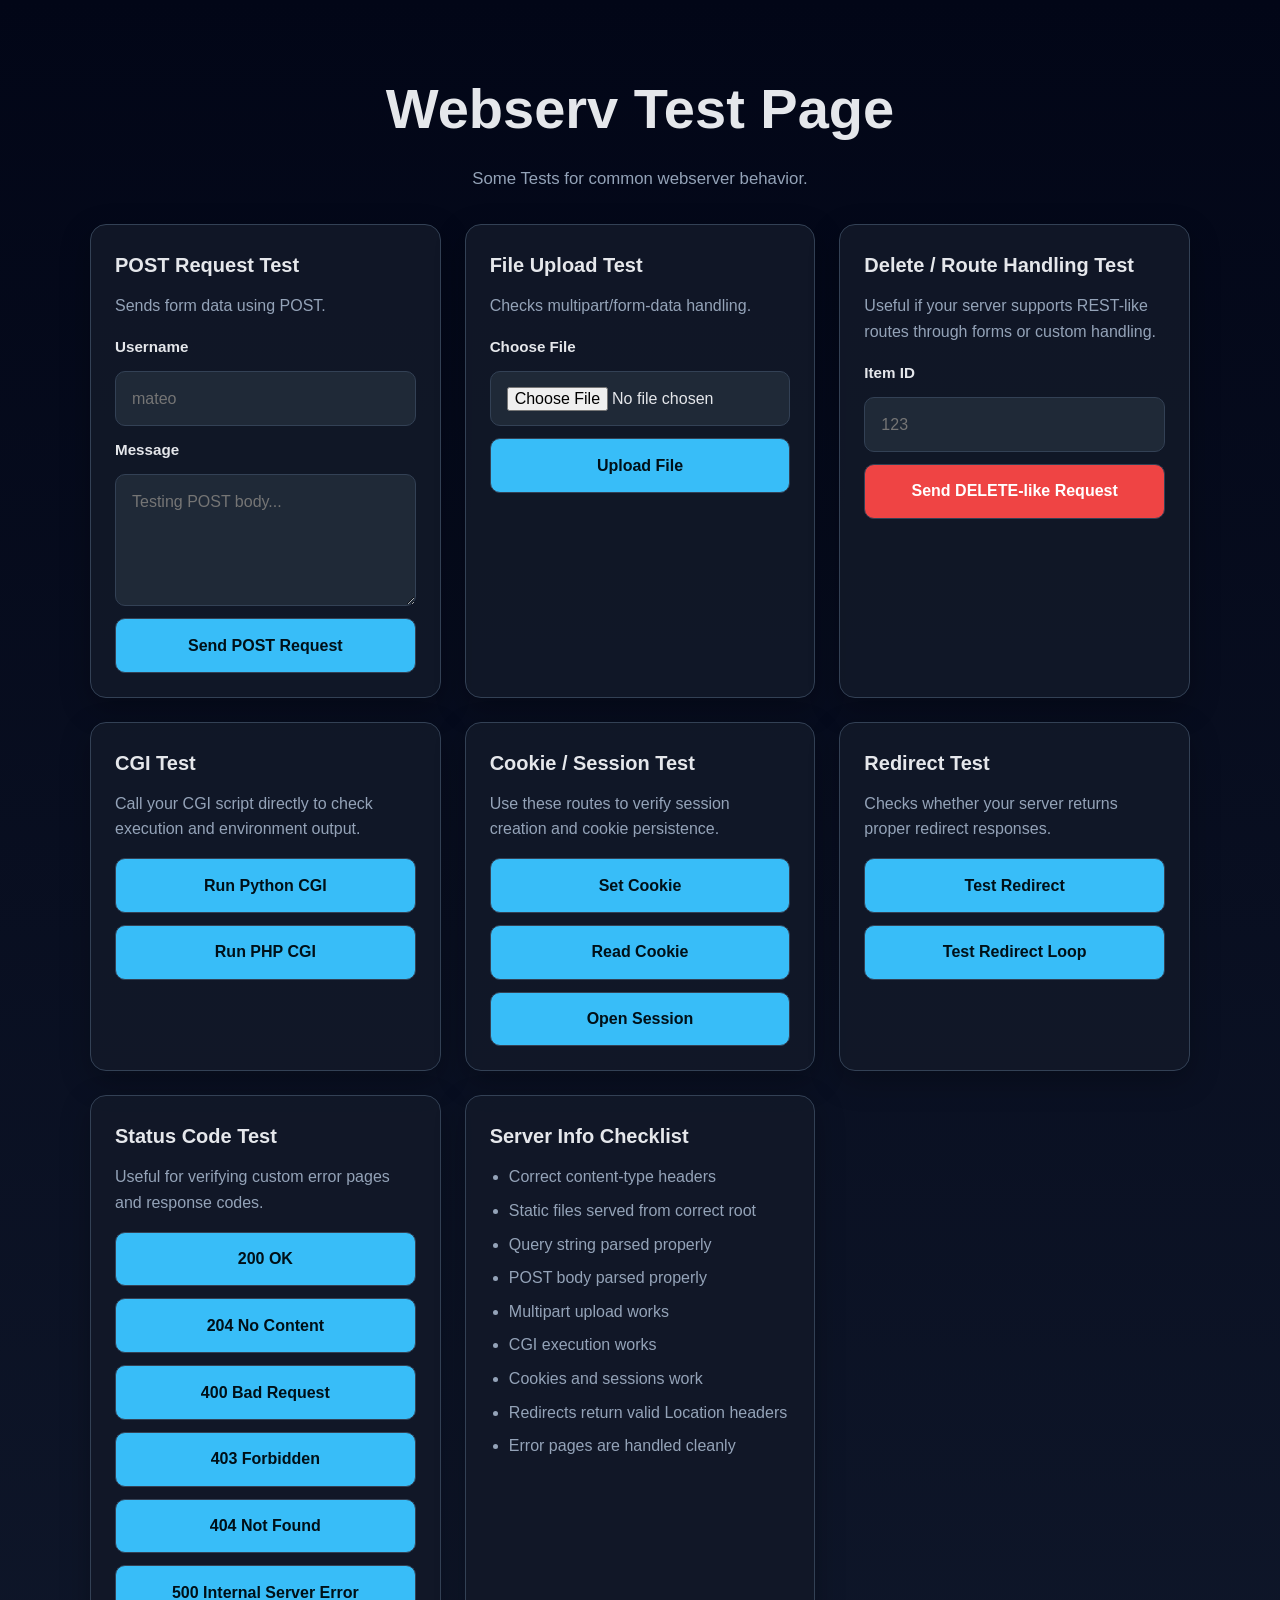
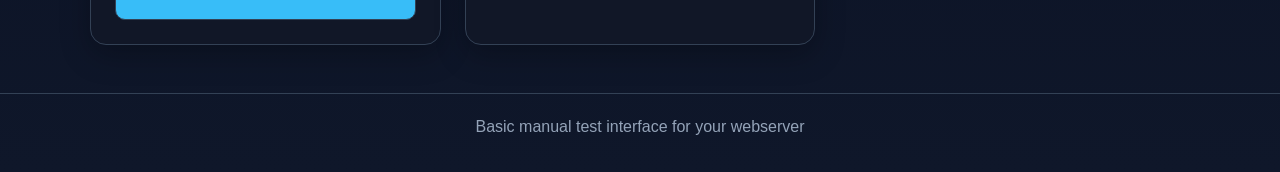
==== html/static/index.html @ 008d2541 "minor fixe, add html folder for testing" ====
<!DOCTYPE html>
<html lang="en">
<head>
	<meta charset="UTF-8" />
	<meta name="viewport" content="width=device-width, initial-scale=1.0" />
	<title>Webserver Test Page</title>
	<link rel="stylesheet" href="styles.css" />
</head>
<body>
	<header class="hero">
		<div class="container">
			<h1>Webserv Test Page</h1>
			<p>
				Some Tests for common webserver behavior.
			</p>
		</div>
	</header>

	<main class="container layout">
		<section class="card">
			<h2>POST Request Test</h2>
			<p>Sends form data using POST.</p>
			<form action="/submit" method="POST" class="form-grid">
				<label for="username">Username</label>
				<input
					type="text"
					id="username"
					name="username"
					placeholder="mateo"
					required
				/>

				<label for="message">Message</label>
				<textarea
					id="message"
					name="message"
					rows="4"
					placeholder="Testing POST body..."
					required
				></textarea>

				<button type="submit">Send POST Request</button>
			</form>
		</section>

		<section class="card">
			<h2>File Upload Test</h2>
			<p>Checks multipart/form-data handling.</p>
			<form action="/upload" method="POST" enctype="multipart/form-data" class="form-grid">
				<label for="file">Choose File</label>
				<input type="file" id="file" name="file" required />

				<button type="submit">Upload File</button>
			</form>
		</section>

		<section class="card">
			<h2>Delete / Route Handling Test</h2>
			<p>
				Useful if your server supports REST-like routes through forms or custom handling.
			</p>
			<form action="/delete-item" method="POST" class="form-grid">
				<input type="hidden" name="_method" value="DELETE" />

				<label for="item-id">Item ID</label>
				<input
					type="text"
					id="item-id"
					name="id"
					placeholder="123"
					required
				/>

				<button type="submit" class="danger">Send DELETE-like Request</button>
			</form>
		</section>

		<section class="card">
			<h2>CGI Test</h2>
			<p>
				Call your CGI script directly to check execution and environment output.
			</p>
			<div class="button-group">
				<a class="button" href="/cgi-py">Run Python CGI</a>
				<a class="button" href="/cgi-php">Run PHP CGI</a>
			</div>
		</section>

		<section class="card">
			<h2>Cookie / Session Test</h2>
			<p>Use these routes to verify session creation and cookie persistence.</p>
			<div class="button-group">
				<a class="button" href="/set-cookie">Set Cookie</a>
				<a class="button" href="/read-cookie">Read Cookie</a>
				<a class="button" href="/session">Open Session</a>
			</div>
		</section>

		<section class="card">
			<h2>Redirect Test</h2>
			<p>Checks whether your server returns proper redirect responses.</p>
			<div class="button-group">
				<a class="button" href="/redirect">Test Redirect</a>
				<a class="button" href="/redirect-loop">Test Redirect Loop</a>
			</div>
		</section>

		<section class="card">
			<h2>Status Code Test</h2>
			<p>Useful for verifying custom error pages and response codes.</p>
			<div class="button-group">
				<a class="button" href="/200">200 OK</a>
				<a class="button" href="/204">204 No Content</a>
				<a class="button" href="/400">400 Bad Request</a>
				<a class="button" href="/403">403 Forbidden</a>
				<a class="button" href="/404">404 Not Found</a>
				<a class="button" href="/500">500 Internal Server Error</a>
			</div>
		</section>

		<section class="card">
			<h2>Server Info Checklist</h2>
			<ul class="checklist">
				<li>Correct content-type headers</li>
				<li>Static files served from correct root</li>
				<li>Query string parsed properly</li>
				<li>POST body parsed properly</li>
				<li>Multipart upload works</li>
				<li>CGI execution works</li>
				<li>Cookies and sessions work</li>
				<li>Redirects return valid Location headers</li>
				<li>Error pages are handled cleanly</li>
			</ul>
		</section>
	</main>

	<footer class="footer">
		<div class="container">
			<p>Basic manual test interface for your webserver</p>
		</div>
	</footer>
</body>
</html>
---- html/static/styles.css ----
:root {
	--bg: #0f172a;
	--panel: #111827;
	--panel-light: #1f2937;
	--text: #e5e7eb;
	--muted: #94a3b8;
	--accent: #38bdf8;
	--accent-hover: #0ea5e9;
	--danger: #ef4444;
	--danger-hover: #dc2626;
	--success: #22c55e;
	--border: #334155;
	--shadow: 0 10px 30px rgba(0, 0, 0, 0.25);
	--radius: 16px;
}

* {
	box-sizing: border-box;
	margin: 0;
	padding: 0;
}

body {
	font-family: Arial, Helvetica, sans-serif;
	background: linear-gradient(180deg, #020617 0%, #0f172a 100%);
	color: var(--text);
	line-height: 1.6;
	min-height: 100vh;
}

.container {
	width: min(1100px, calc(100% - 2rem));
	margin: 0 auto;
}

.hero {
	padding: 4rem 0 2rem;
	text-align: center;
}

.hero h1 {
	font-size: clamp(2rem, 5vw, 3.5rem);
	margin-bottom: 0.75rem;
}

.hero p {
	max-width: 700px;
	margin: 0 auto;
	color: var(--muted);
	font-size: 1.05rem;
}

.layout {
	display: grid;
	grid-template-columns: repeat(auto-fit, minmax(320px, 1fr));
	gap: 1.5rem;
	padding-bottom: 3rem;
}

.card {
	background: rgba(17, 24, 39, 0.95);
	border: 1px solid var(--border);
	border-radius: var(--radius);
	padding: 1.5rem;
	box-shadow: var(--shadow);
}

.card h2 {
	margin-bottom: 0.75rem;
	font-size: 1.25rem;
}

.card p {
	color: var(--muted);
	margin-bottom: 1rem;
}

.form-grid {
	display: grid;
	gap: 0.75rem;
}

label {
	font-weight: bold;
	font-size: 0.95rem;
}

input,
select,
textarea,
button,
.button {
	width: 100%;
	border-radius: 10px;
	border: 1px solid var(--border);
	padding: 0.85rem 1rem;
	font: inherit;
}

input,
select,
textarea {
	background: var(--panel-light);
	color: var(--text);
}

input:focus,
select:focus,
textarea:focus {
	outline: 2px solid var(--accent);
	border-color: var(--accent);
}

button,
.button {
	background: var(--accent);
	color: #001018;
	font-weight: bold;
	text-decoration: none;
	text-align: center;
	cursor: pointer;
	transition: 0.2s ease;
	display: inline-block;
}

button:hover,
.button:hover {
	background: var(--accent-hover);
}

button.danger {
	background: var(--danger);
	color: white;
}

button.danger:hover {
	background: var(--danger-hover);
}

.button-group {
	display: grid;
	gap: 0.75rem;
}

.status {
	display: flex;
	align-items: center;
	gap: 0.6rem;
	padding: 0.75rem 1rem;
	border-radius: 10px;
	background: rgba(255, 255, 255, 0.03);
	margin-bottom: 0.75rem;
	border: 1px solid var(--border);
}

.status.success {
	color: #bbf7d0;
}

.dot {
	width: 10px;
	height: 10px;
	border-radius: 50%;
	background: var(--success);
	display: inline-block;
}

.checklist {
	padding-left: 1.2rem;
	color: var(--text);
}

.checklist li {
	margin-bottom: 0.5rem;
	color: var(--muted);
}

.footer {
	border-top: 1px solid var(--border);
	padding: 1.25rem 0 2rem;
	text-align: center;
	color: var(--muted);
}
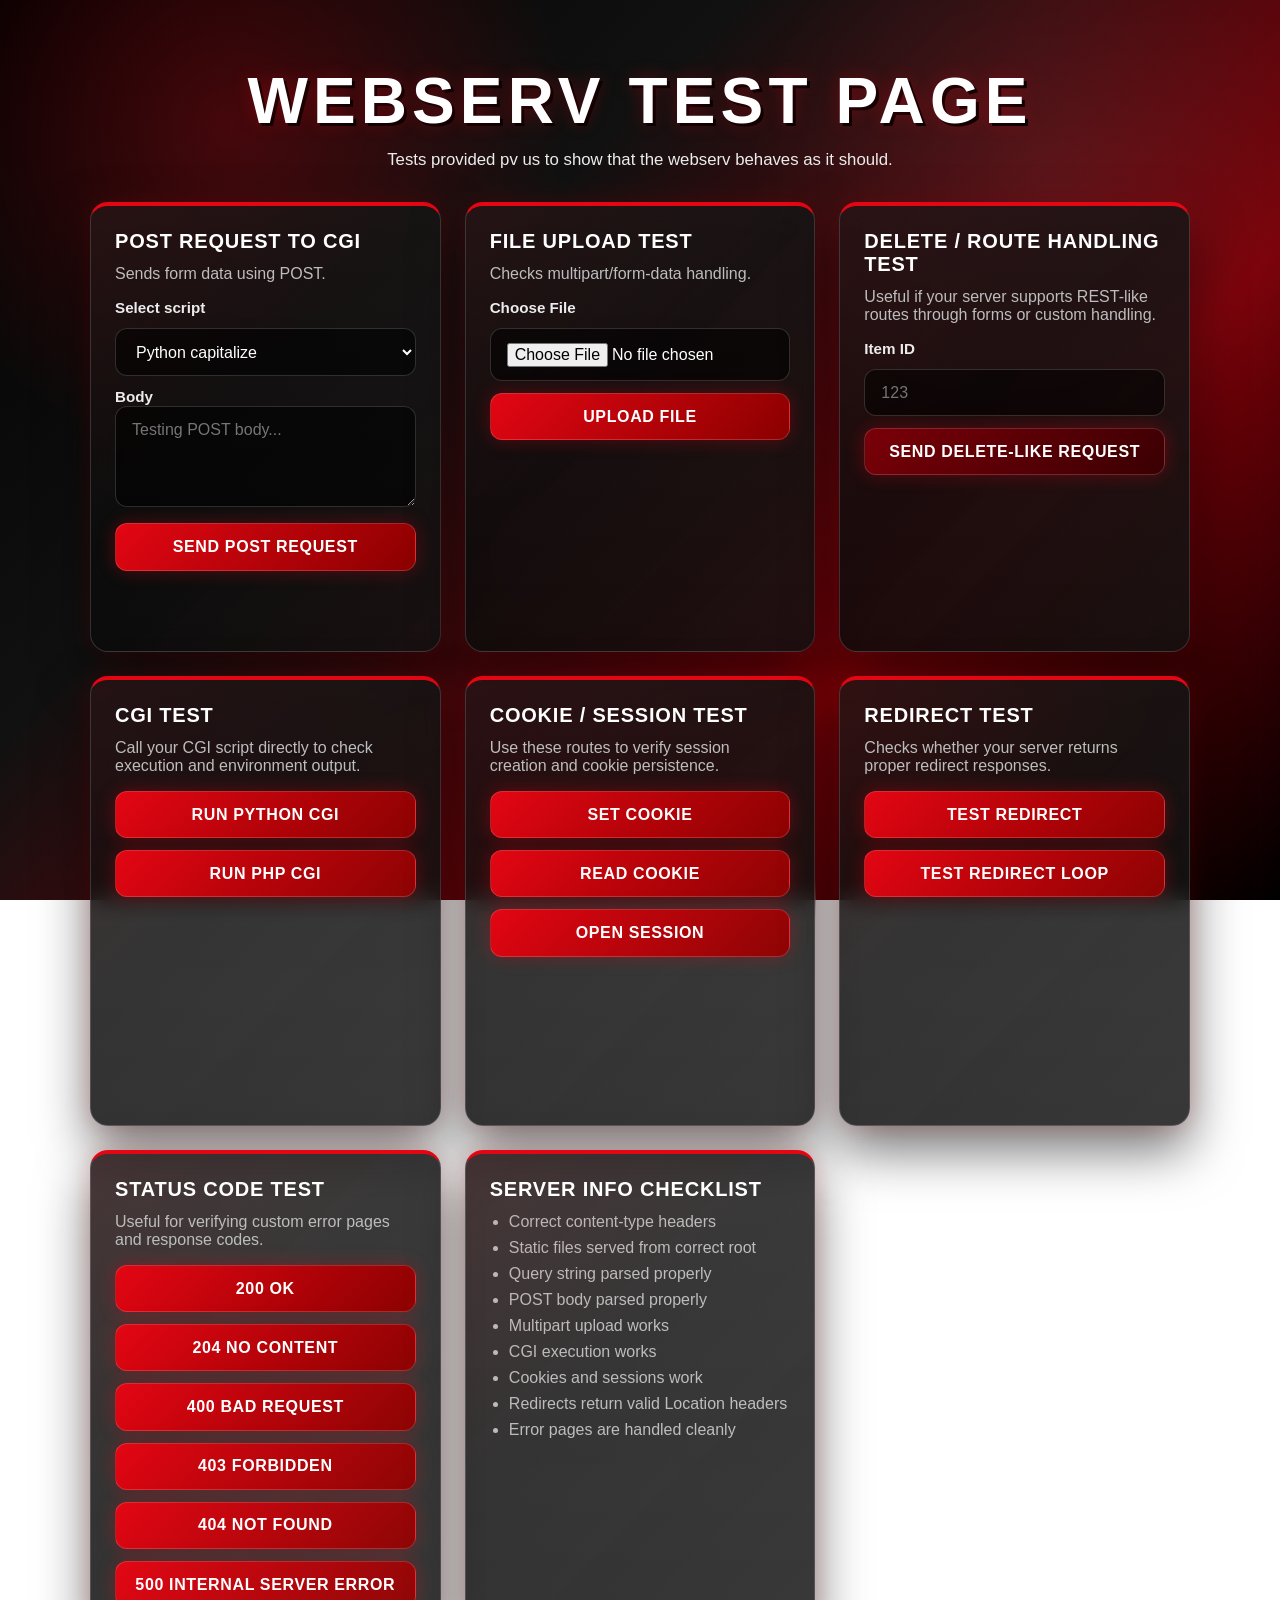
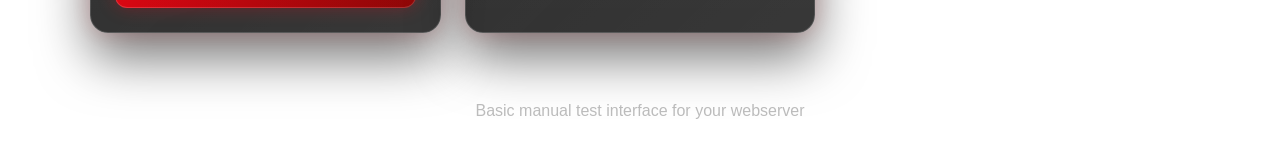
==== commit ae383c4d: "feat: improved colorway" ====
--- a/html/static/index.html
+++ b/html/static/index.html
@@ -1,44 +1,48 @@
 <!DOCTYPE html>
 <html lang="en">
+
 <head>
 	<meta charset="UTF-8" />
 	<meta name="viewport" content="width=device-width, initial-scale=1.0" />
 	<title>Webserver Test Page</title>
 	<link rel="stylesheet" href="styles.css" />
 </head>
+
 <body>
 	<header class="hero">
 		<div class="container">
 			<h1>Webserv Test Page</h1>
 			<p>
-				Some Tests for common webserver behavior.
+				Tests provided pv us to show that the webserv behaves as it should.
 			</p>
 		</div>
 	</header>
 
 	<main class="container layout">
 		<section class="card">
-			<h2>POST Request Test</h2>
+			<h2>POST Request to CGI</h2>
 			<p>Sends form data using POST.</p>
-			<form action="/submit" method="POST" class="form-grid">
-				<label for="username">Username</label>
-				<input
-					type="text"
-					id="username"
-					name="username"
-					placeholder="mateo"
-					required
-				/>
-
-				<label for="message">Message</label>
-				<textarea
-					id="message"
-					name="message"
-					rows="4"
-					placeholder="Testing POST body..."
-					required
-				></textarea>
-
+		
+			<form id="postForm" method="POST" class="form-grid" enctype="multipart/form-data">
+				<label for="target">Select script</label>
+				<select id="target" name="target">
+					<option value="/python/">Python capitalize</option>
+					<option value="/python/upload.py">Python upload</option>
+				</select>
+		
+				<!-- Text input -->
+				<div id="textField">
+					<label for="message">Body</label>
+					<textarea id="message" name="message" rows="4"
+						placeholder="Testing POST body..." required></textarea>
+				</div>
+		
+				<!-- File upload -->
+				<div id="fileField" style="display:none;">
+					<label for="file">Upload file</label>
+					<input type="file" id="file" name="file">
+				</div>
+		
 				<button type="submit">Send POST Request</button>
 			</form>
 		</section>
@@ -46,7 +50,7 @@
 		<section class="card">
 			<h2>File Upload Test</h2>
 			<p>Checks multipart/form-data handling.</p>
-			<form action="/upload" method="POST" enctype="multipart/form-data" class="form-grid">
+			<form action="/upload/" method="POST" enctype="multipart/form-data" class="form-grid">
 				<label for="file">Choose File</label>
 				<input type="file" id="file" name="file" required />
 
@@ -63,13 +67,7 @@
 				<input type="hidden" name="_method" value="DELETE" />
 
 				<label for="item-id">Item ID</label>
-				<input
-					type="text"
-					id="item-id"
-					name="id"
-					placeholder="123"
-					required
-				/>
+				<input type="text" id="item-id" name="id" placeholder="123" required />
 
 				<button type="submit" class="danger">Send DELETE-like Request</button>
 			</form>
@@ -139,5 +137,7 @@
 			<p>Basic manual test interface for your webserver</p>
 		</div>
 	</footer>
+	<script src="script.js"></script>
 </body>
+
 </html>
--- a/html/static/styles.css
+++ b/html/static/styles.css
@@ -1,88 +1,167 @@
 :root {
-	--bg: #0f172a;
-	--panel: #111827;
-	--panel-light: #1f2937;
-	--text: #e5e7eb;
-	--muted: #94a3b8;
-	--accent: #38bdf8;
-	--accent-hover: #0ea5e9;
-	--danger: #ef4444;
-	--danger-hover: #dc2626;
-	--success: #22c55e;
-	--border: #334155;
-	--shadow: 0 10px 30px rgba(0, 0, 0, 0.25);
-	--radius: 16px;
+  --black: #0a0a0a;
+  --charcoal: #151515;
+  --deep-red: #8b0000;
+  --eintracht-red: #e30613;
+  --white: #ffffff;
+  --silver: #d9d9d9;
+
+  --text-main: #ffffff;
+  --text-soft: #ececec;
+  --text-muted: #bdbdbd;
+
+  --panel: rgba(10, 10, 10, 0.84);
+  --panel-light: rgba(255, 255, 255, 0.06);
+
+  --accent: var(--eintracht-red);
+  --accent-hover: #ff2432;
+
+  --danger: #a10010;
+  --danger-hover: #d90416;
+  --success: #22c55e;
+
+  --border: rgba(255, 255, 255, 0.16);
+  --glow: rgba(227, 6, 19, 0.32);
+
+  --radius: 18px;
+
+  --shadow:
+    0 0 22px rgba(227, 6, 19, 0.14),
+    0 24px 52px rgba(0, 0, 0, 0.55);
 }
 
 * {
-	box-sizing: border-box;
-	margin: 0;
-	padding: 0;
+  box-sizing: border-box;
+  margin: 0;
+  padding: 0;
 }
 
 body {
-	font-family: Arial, Helvetica, sans-serif;
-	background: linear-gradient(180deg, #020617 0%, #0f172a 100%);
-	color: var(--text);
-	line-height: 1.6;
-	min-height: 100vh;
+  min-height: 100vh;
+  color: var(--text-main);
+  font-family: "Inter", sans-serif;
+
+  background:
+    radial-gradient(circle at 18% 14%, rgba(227, 6, 19, 0.28), transparent 26%),
+    radial-gradient(circle at 82% 20%, rgba(255,255,255,0.06), transparent 24%),
+    linear-gradient(
+      135deg,
+      #000000 0%,
+      #111111 34%,
+      #7a0008 70%,
+      #000000 100%
+    );
+
+  background-attachment: fixed;
+}
+
+body::before {
+  content: "";
+  position: fixed;
+  inset: 0;
+  pointer-events: none;
+  opacity: 0.22;
+  background:
+    repeating-linear-gradient(
+      90deg,
+      rgba(255,255,255,0.03) 0,
+      rgba(255,255,255,0.03) 1px,
+      transparent 1px,
+      transparent 90px
+    );
 }
 
 .container {
-	width: min(1100px, calc(100% - 2rem));
-	margin: 0 auto;
+  width: min(1100px, calc(100% - 2rem));
+  margin: 0 auto;
 }
 
 .hero {
-	padding: 4rem 0 2rem;
-	text-align: center;
+  padding: 4rem 0 2rem;
+  text-align: center;
 }
 
 .hero h1 {
-	font-size: clamp(2rem, 5vw, 3.5rem);
-	margin-bottom: 0.75rem;
+  font-size: clamp(2.2rem, 6vw, 4rem);
+  margin-bottom: 0.75rem;
+  text-transform: uppercase;
+  letter-spacing: 0.08em;
+  color: var(--white);
+  text-shadow:
+    0 0 18px var(--glow),
+    3px 3px 0 #000;
 }
 
 .hero p {
-	max-width: 700px;
-	margin: 0 auto;
-	color: var(--muted);
-	font-size: 1.05rem;
+  max-width: 700px;
+  margin: 0 auto;
+  color: var(--text-soft);
+  font-size: 1.05rem;
 }
 
 .layout {
-	display: grid;
-	grid-template-columns: repeat(auto-fit, minmax(320px, 1fr));
-	gap: 1.5rem;
-	padding-bottom: 3rem;
+  display: grid;
+  grid-template-columns: repeat(auto-fit, minmax(320px, 1fr));
+  gap: 1.5rem;
+  padding-bottom: 3rem;
 }
 
 .card {
-	background: rgba(17, 24, 39, 0.95);
-	border: 1px solid var(--border);
-	border-radius: var(--radius);
-	padding: 1.5rem;
-	box-shadow: var(--shadow);
+  position: relative;
+  overflow: hidden;
+  min-height: 450px;
+  padding: 1.5rem;
+  border-radius: var(--radius);
+  border: 1px solid var(--border);
+  border-top: 4px solid var(--eintracht-red);
+
+  background:
+    linear-gradient(180deg, rgba(255,255,255,0.04), transparent),
+    var(--panel);
+
+  box-shadow: var(--shadow);
+  backdrop-filter: blur(12px);
+}
+
+.card::before {
+  content: "";
+  position: absolute;
+  inset: 0;
+  pointer-events: none;
+  background:
+    linear-gradient(
+      135deg,
+      rgba(227, 6, 19, 0.08),
+      transparent 42%,
+      rgba(255,255,255,0.03)
+    );
 }
 
 .card h2 {
-	margin-bottom: 0.75rem;
-	font-size: 1.25rem;
+  position: relative;
+  margin-bottom: 0.75rem;
+  font-size: 1.25rem;
+  color: var(--white);
+  text-transform: uppercase;
+  letter-spacing: 0.04em;
 }
 
 .card p {
-	color: var(--muted);
-	margin-bottom: 1rem;
+  position: relative;
+  color: var(--text-muted);
+  margin-bottom: 1rem;
 }
 
 .form-grid {
-	display: grid;
-	gap: 0.75rem;
+  position: relative;
+  display: grid;
+  gap: 0.75rem;
 }
 
 label {
-	font-weight: bold;
-	font-size: 0.95rem;
+  font-weight: 700;
+  font-size: 0.95rem;
+  color: var(--text-soft);
 }
 
 input,
@@ -90,94 +169,110 @@
 textarea,
 button,
 .button {
-	width: 100%;
-	border-radius: 10px;
-	border: 1px solid var(--border);
-	padding: 0.85rem 1rem;
-	font: inherit;
+  width: 100%;
+  border-radius: 12px;
+  border: 1px solid var(--border);
+  padding: 0.85rem 1rem;
+  font: inherit;
 }
 
 input,
 select,
 textarea {
-	background: var(--panel-light);
-	color: var(--text);
+  background: rgba(0,0,0,0.55);
+  color: var(--text-main);
 }
 
 input:focus,
 select:focus,
 textarea:focus {
-	outline: 2px solid var(--accent);
-	border-color: var(--accent);
+  outline: none;
+  border-color: var(--eintracht-red);
+  box-shadow:
+    0 0 0 4px rgba(227, 6, 19, 0.14),
+    0 0 20px var(--glow);
 }
 
 button,
 .button {
-	background: var(--accent);
-	color: #001018;
-	font-weight: bold;
-	text-decoration: none;
-	text-align: center;
-	cursor: pointer;
-	transition: 0.2s ease;
-	display: inline-block;
+  background: linear-gradient(
+    135deg,
+    var(--eintracht-red),
+    var(--deep-red)
+  );
+  color: var(--white);
+  font-weight: 900;
+  text-transform: uppercase;
+  letter-spacing: 0.04em;
+  text-decoration: none;
+  text-align: center;
+  cursor: pointer;
+  transition: 0.2s ease;
+  display: inline-block;
+  box-shadow: 0 0 18px var(--glow);
 }
 
 button:hover,
 .button:hover {
-	background: var(--accent-hover);
+  transform: translateY(-1px);
+  background: linear-gradient(
+    135deg,
+    var(--accent-hover),
+    var(--danger-hover)
+  );
 }
 
 button.danger {
-	background: var(--danger);
-	color: white;
+  background: linear-gradient(135deg, #7a0008, #3a0003);
 }
 
 button.danger:hover {
-	background: var(--danger-hover);
+  background: linear-gradient(135deg, #a10010, #550005);
 }
 
 .button-group {
-	display: grid;
-	gap: 0.75rem;
+  display: grid;
+  gap: 0.75rem;
 }
 
 .status {
-	display: flex;
-	align-items: center;
-	gap: 0.6rem;
-	padding: 0.75rem 1rem;
-	border-radius: 10px;
-	background: rgba(255, 255, 255, 0.03);
-	margin-bottom: 0.75rem;
-	border: 1px solid var(--border);
+  display: flex;
+  align-items: center;
+  gap: 0.6rem;
+  padding: 0.75rem 1rem;
+  border-radius: 12px;
+  background: rgba(0,0,0,0.42);
+  margin-bottom: 0.75rem;
+  border-left: 4px solid var(--eintracht-red);
+  border-right: 1px solid var(--border);
+  border-top: 1px solid var(--border);
+  border-bottom: 1px solid var(--border);
 }
 
 .status.success {
-	color: #bbf7d0;
+  color: #bbf7d0;
 }
 
 .dot {
-	width: 10px;
-	height: 10px;
-	border-radius: 50%;
-	background: var(--success);
-	display: inline-block;
+  width: 10px;
+  height: 10px;
+  border-radius: 50%;
+  background: var(--success);
+  box-shadow: 0 0 12px var(--success);
 }
 
 .checklist {
-	padding-left: 1.2rem;
-	color: var(--text);
+  padding-left: 1.2rem;
 }
 
 .checklist li {
-	margin-bottom: 0.5rem;
-	color: var(--muted);
+  margin-bottom: 0.5rem;
+  color: var(--text-muted);
 }
 
 .footer {
-	border-top: 1px solid var(--border);
-	padding: 1.25rem 0 2rem;
-	text-align: center;
-	color: var(--muted);
-}
+  border-top: 1px solid var(--border);
+  padding: 1.25rem 0 2rem;
+  text-align: center;
+  color: var(--text-muted);
+}
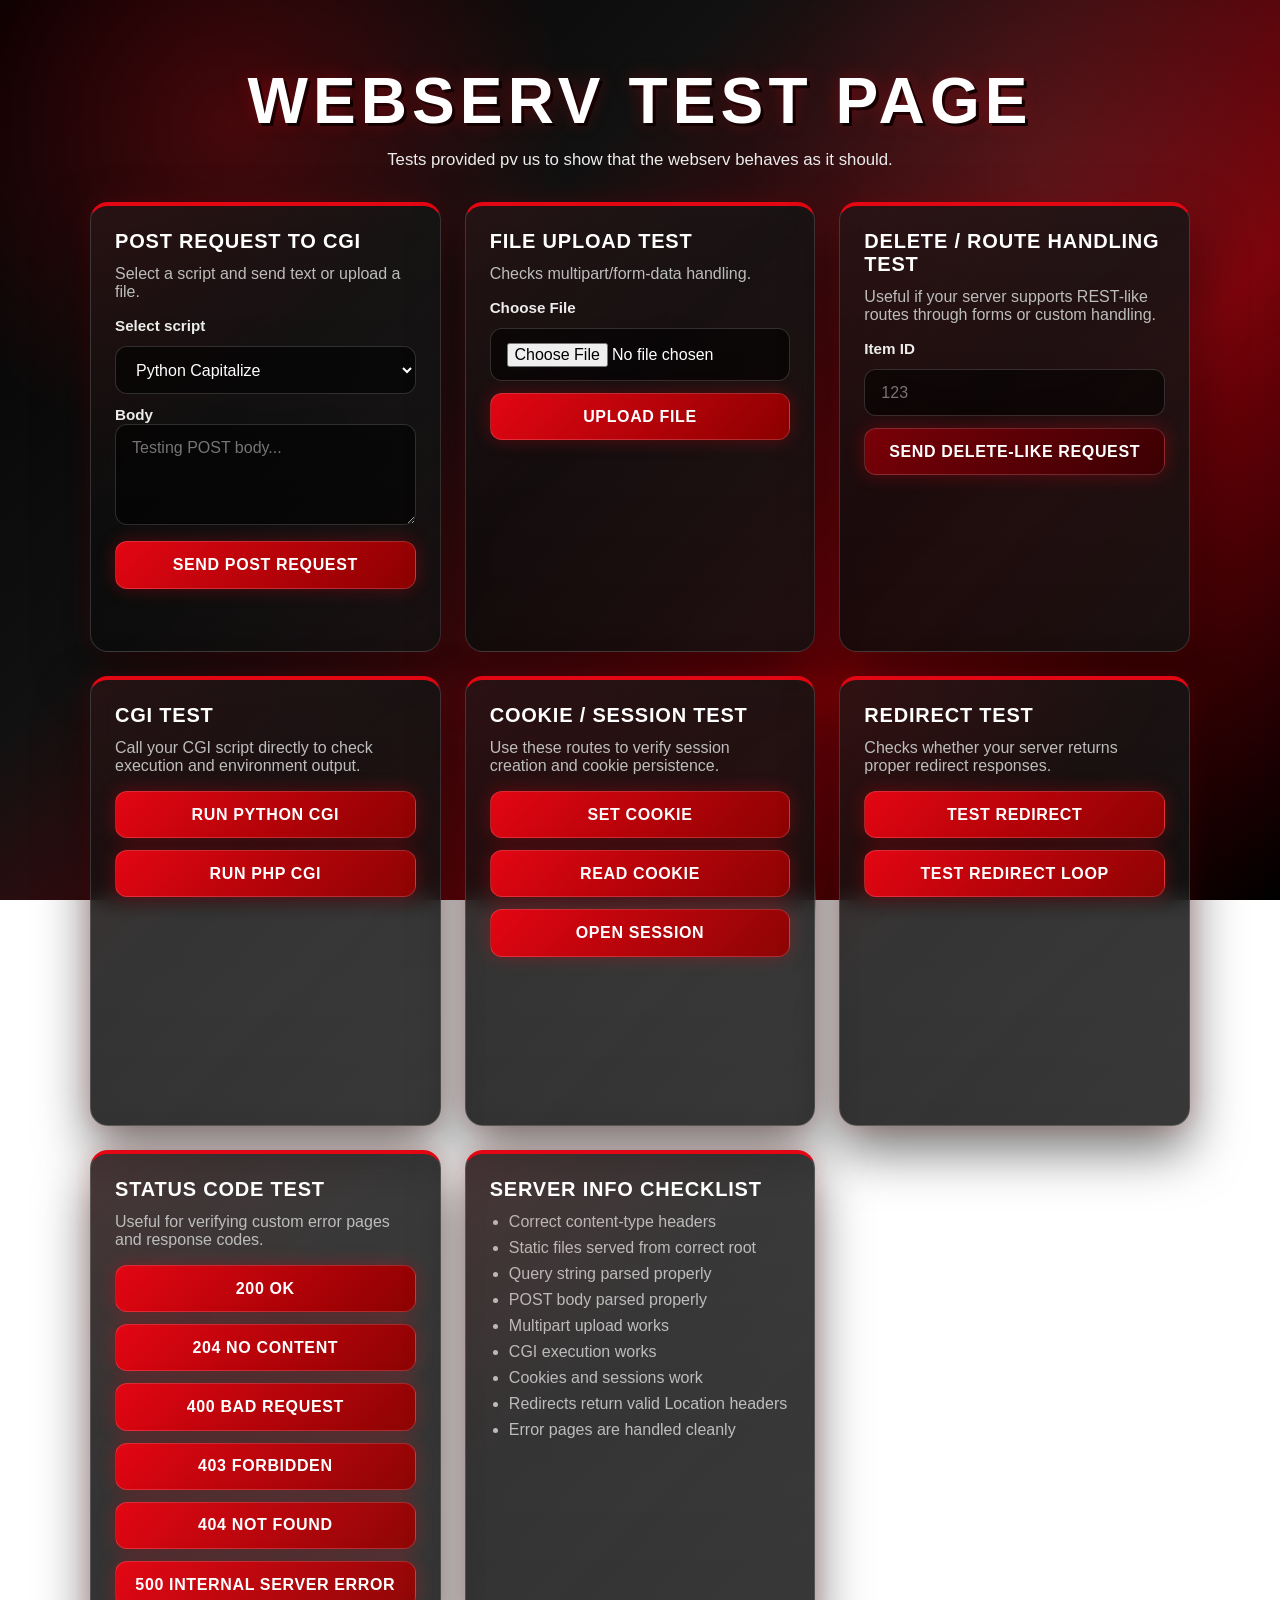
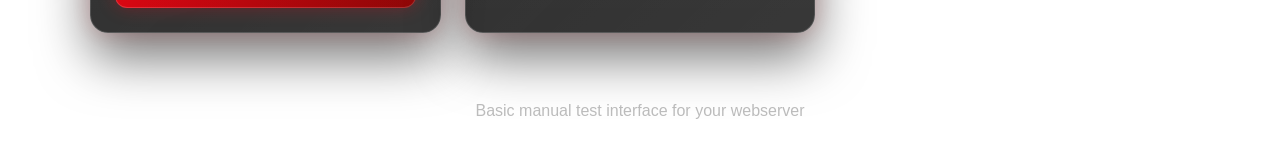
==== commit 63d79036: "feat: combines forms and only posts the shown fields added .php tests" ====
--- a/html/static/index.html
+++ b/html/static/index.html
@@ -21,32 +21,40 @@
 	<main class="container layout">
 		<section class="card">
 			<h2>POST Request to CGI</h2>
-			<p>Sends form data using POST.</p>
-		
-			<form id="postForm" method="POST" class="form-grid" enctype="multipart/form-data">
+			<p>Select a script and send text or upload a file.</p>
+
+			<form id="postForm" action="/python/" method="POST" class="form-grid" enctype="multipart/form-data">
+			
 				<label for="target">Select script</label>
 				<select id="target" name="target">
-					<option value="/python/">Python capitalize</option>
-					<option value="/python/upload.py">Python upload</option>
+					<option value="/python/capitalize.py">Python Capitalize</option>
+					<option value="/python/upload.py">Python Upload</option>
+					<option value="/php/upload.php">PHP Upload</option>
+					<option value="/php/test.php">PHP Test</option>
 				</select>
 		
-				<!-- Text input -->
 				<div id="textField">
 					<label for="message">Body</label>
-					<textarea id="message" name="message" rows="4"
-						placeholder="Testing POST body..." required></textarea>
+					<textarea
+						id="message"
+						name="message"
+						rows="4"
+						placeholder="Testing POST body..."></textarea>
 				</div>
 		
-				<!-- File upload -->
 				<div id="fileField" style="display:none;">
 					<label for="file">Upload file</label>
 					<input type="file" id="file" name="file">
 				</div>
 		
+				<div id="nameField" style="display:none;">
+					<label for="username">Name</label>
+					<input type="text" id="username" name="username" placeholder="Your name">
+				</div>
+		
 				<button type="submit">Send POST Request</button>
 			</form>
 		</section>
-
 		<section class="card">
 			<h2>File Upload Test</h2>
 			<p>Checks multipart/form-data handling.</p>
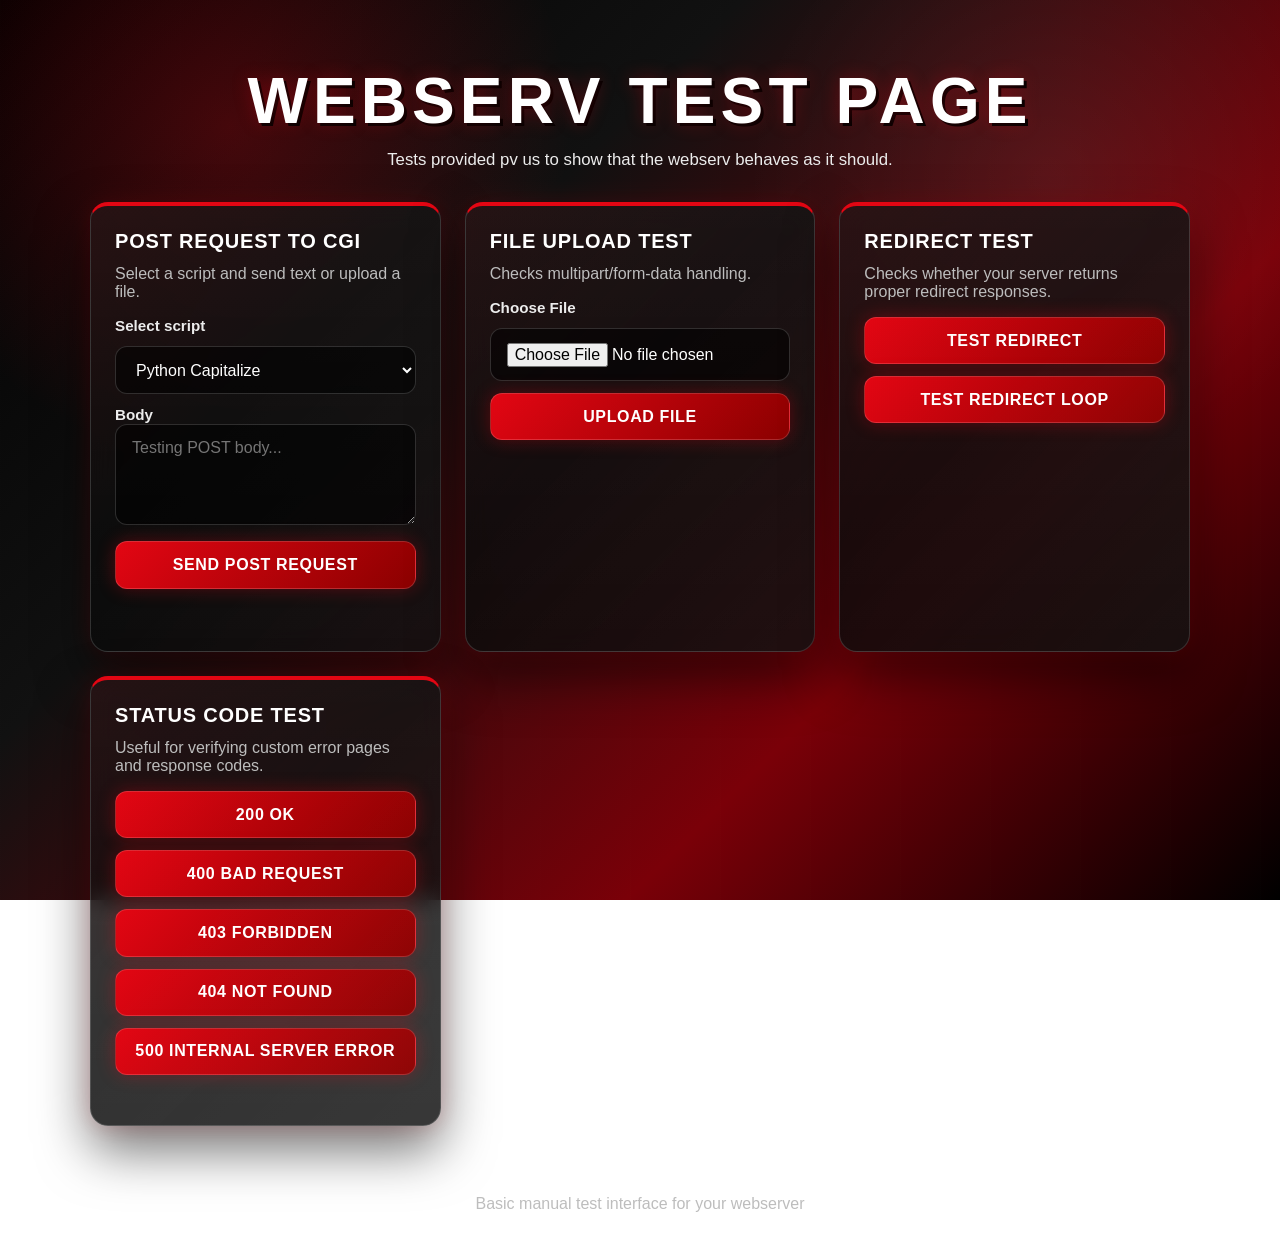
==== commit c201f962: "fix: tester page is now correct" ====
--- a/html/static/index.html
+++ b/html/static/index.html
@@ -24,34 +24,32 @@
 			<p>Select a script and send text or upload a file.</p>
 
 			<form id="postForm" action="/python/" method="POST" class="form-grid" enctype="multipart/form-data">
-			
+
 				<label for="target">Select script</label>
 				<select id="target" name="target">
 					<option value="/python/capitalize.py">Python Capitalize</option>
 					<option value="/python/upload.py">Python Upload</option>
 					<option value="/php/upload.php">PHP Upload</option>
-					<option value="/php/test.php">PHP Test</option>
+					<option value="/php/check.php">PHP check health</option>
+					<option value="/php/session.php">PHP session check</option>
+					<option value="/php/cookie.php">PHP cookie check</option>
 				</select>
-		
+
 				<div id="textField">
 					<label for="message">Body</label>
-					<textarea
-						id="message"
-						name="message"
-						rows="4"
-						placeholder="Testing POST body..."></textarea>
+					<textarea id="message" name="message" rows="4" placeholder="Testing POST body..."></textarea>
 				</div>
-		
+
 				<div id="fileField" style="display:none;">
 					<label for="file">Upload file</label>
 					<input type="file" id="file" name="file">
 				</div>
-		
+
 				<div id="nameField" style="display:none;">
 					<label for="username">Name</label>
 					<input type="text" id="username" name="username" placeholder="Your name">
 				</div>
-		
+
 				<button type="submit">Send POST Request</button>
 			</form>
 		</section>
@@ -67,46 +65,10 @@
 		</section>
 
 		<section class="card">
-			<h2>Delete / Route Handling Test</h2>
-			<p>
-				Useful if your server supports REST-like routes through forms or custom handling.
-			</p>
-			<form action="/delete-item" method="POST" class="form-grid">
-				<input type="hidden" name="_method" value="DELETE" />
-
-				<label for="item-id">Item ID</label>
-				<input type="text" id="item-id" name="id" placeholder="123" required />
-
-				<button type="submit" class="danger">Send DELETE-like Request</button>
-			</form>
-		</section>
-
-		<section class="card">
-			<h2>CGI Test</h2>
-			<p>
-				Call your CGI script directly to check execution and environment output.
-			</p>
-			<div class="button-group">
-				<a class="button" href="/cgi-py">Run Python CGI</a>
-				<a class="button" href="/cgi-php">Run PHP CGI</a>
-			</div>
-		</section>
-
-		<section class="card">
-			<h2>Cookie / Session Test</h2>
-			<p>Use these routes to verify session creation and cookie persistence.</p>
-			<div class="button-group">
-				<a class="button" href="/set-cookie">Set Cookie</a>
-				<a class="button" href="/read-cookie">Read Cookie</a>
-				<a class="button" href="/session">Open Session</a>
-			</div>
-		</section>
-
-		<section class="card">
 			<h2>Redirect Test</h2>
 			<p>Checks whether your server returns proper redirect responses.</p>
 			<div class="button-group">
-				<a class="button" href="/redirect">Test Redirect</a>
+				<a class="button" href="/redirect-to-youtube">Test Redirect</a>
 				<a class="button" href="/redirect-loop">Test Redirect Loop</a>
 			</div>
 		</section>
@@ -116,7 +78,6 @@
 			<p>Useful for verifying custom error pages and response codes.</p>
 			<div class="button-group">
 				<a class="button" href="/200">200 OK</a>
-				<a class="button" href="/204">204 No Content</a>
 				<a class="button" href="/400">400 Bad Request</a>
 				<a class="button" href="/403">403 Forbidden</a>
 				<a class="button" href="/404">404 Not Found</a>
@@ -124,20 +85,6 @@
 			</div>
 		</section>
 
-		<section class="card">
-			<h2>Server Info Checklist</h2>
-			<ul class="checklist">
-				<li>Correct content-type headers</li>
-				<li>Static files served from correct root</li>
-				<li>Query string parsed properly</li>
-				<li>POST body parsed properly</li>
-				<li>Multipart upload works</li>
-				<li>CGI execution works</li>
-				<li>Cookies and sessions work</li>
-				<li>Redirects return valid Location headers</li>
-				<li>Error pages are handled cleanly</li>
-			</ul>
-		</section>
 	</main>
 
 	<footer class="footer">
@@ -148,4 +95,4 @@
 	<script src="script.js"></script>
 </body>
 
-</html>
+</html>
